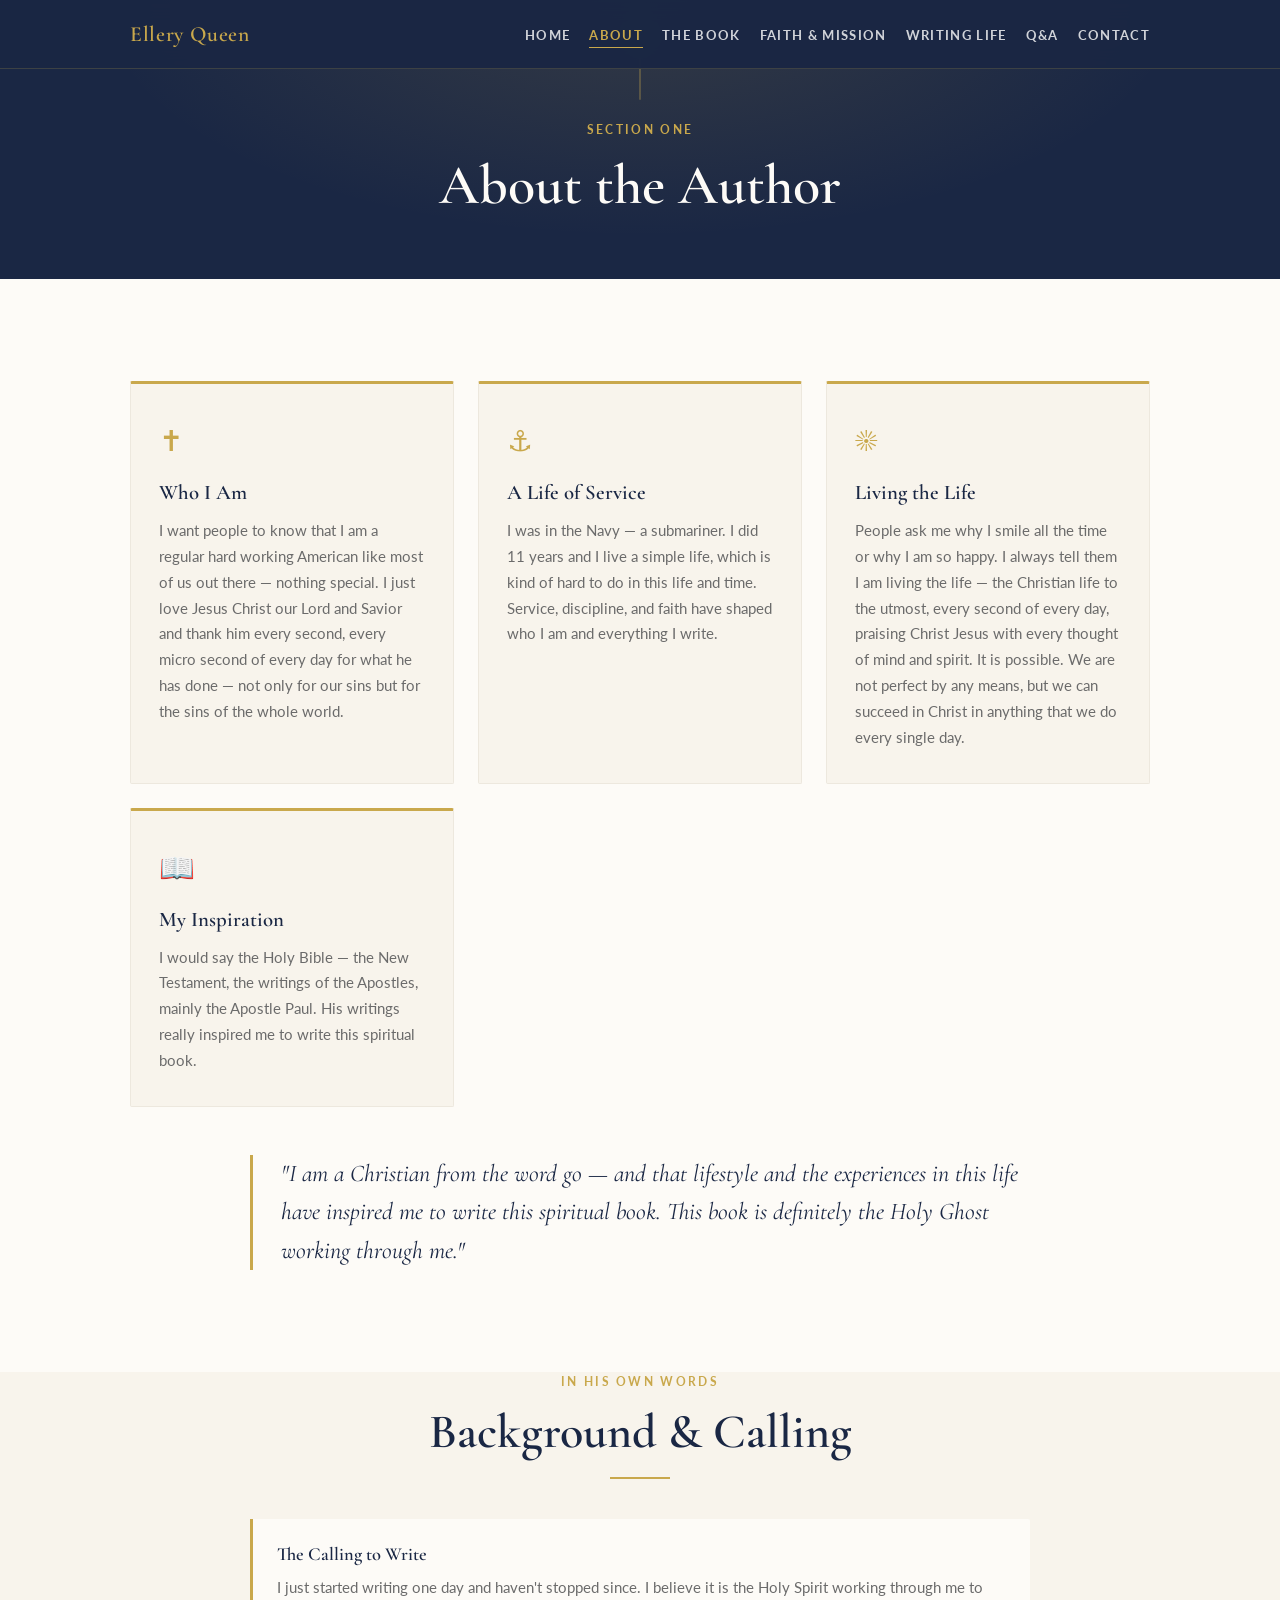
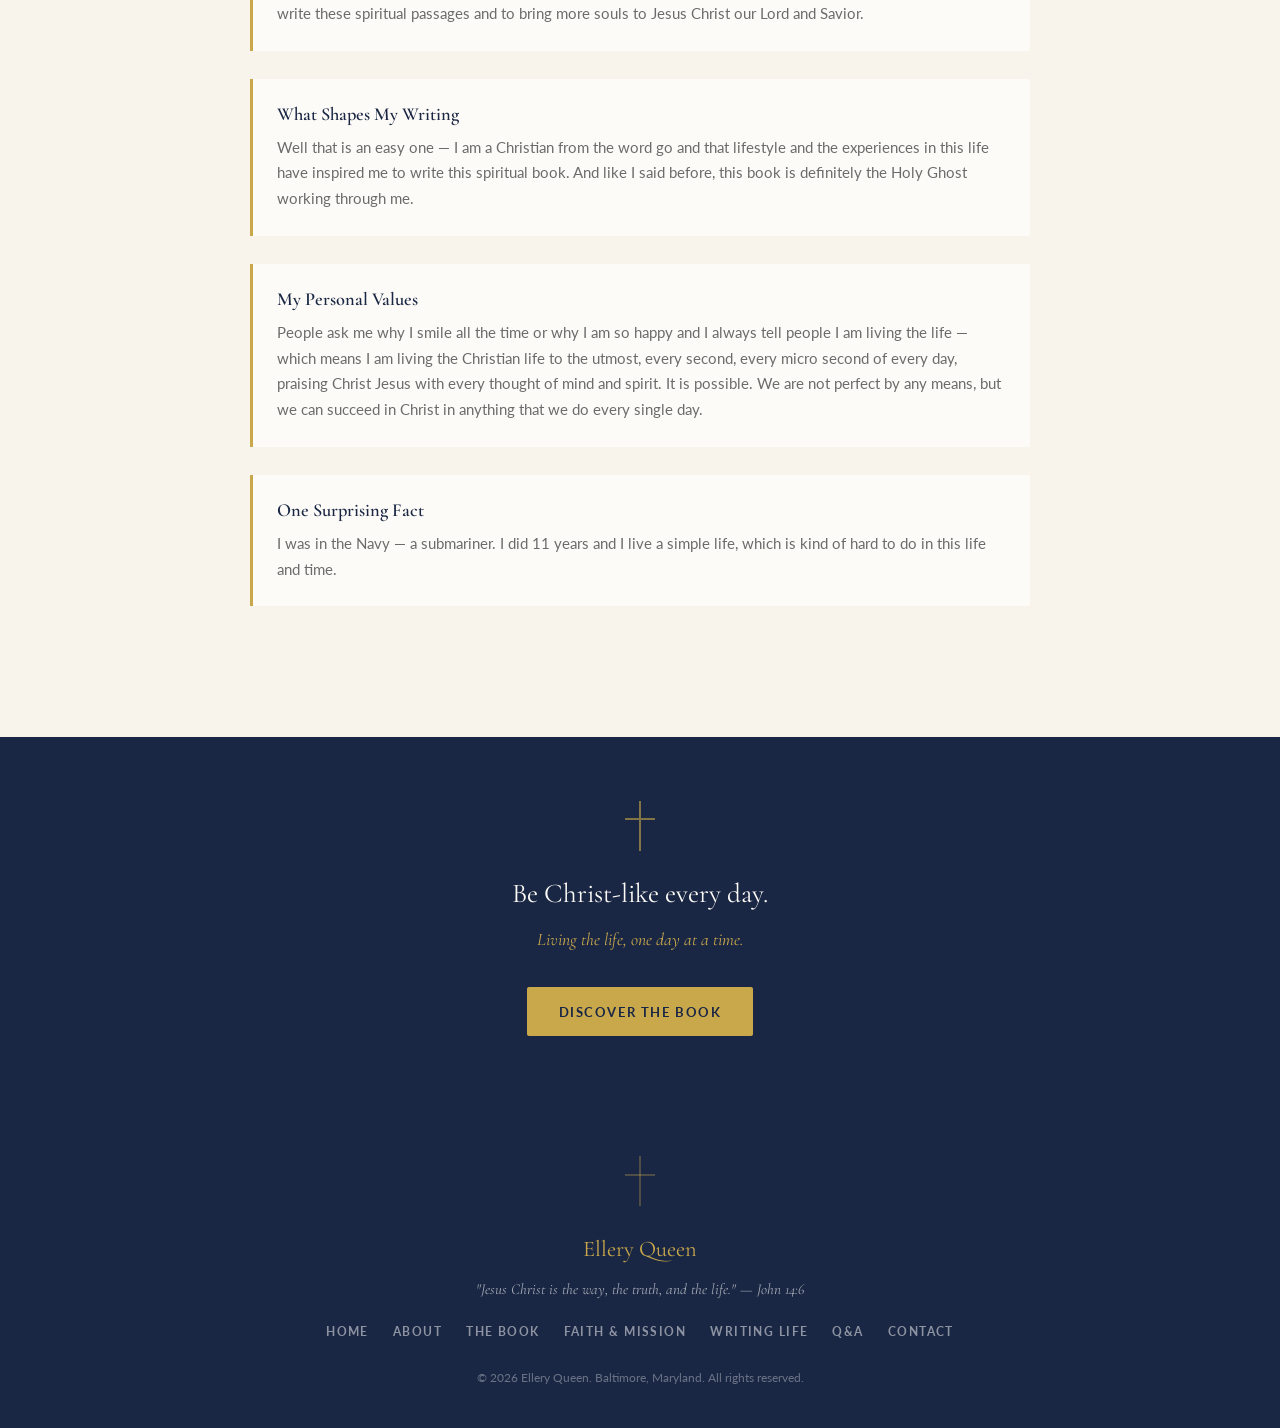
==== about.html @ 33cd12c9 "Add files via upload" ====
<!DOCTYPE html>
<html lang="en">
<head>
  <meta charset="UTF-8" />
  <meta name="viewport" content="width=device-width, initial-scale=1.0" />
  <title>About — Ellery Queen</title>
  <link rel="preconnect" href="https://fonts.googleapis.com" />
  <link rel="preconnect" href="https://fonts.gstatic.com" crossorigin />
  <link href="https://fonts.googleapis.com/css2?family=Cormorant+Garamond:ital,wght@0,300;0,400;0,600;0,700;1,300;1,400&family=Lato:wght@300;400;700&display=swap" rel="stylesheet" />
  <link rel="stylesheet" href="style.css" />
</head>
<body>

  <!-- ========== NAVIGATION ========== -->
  <header id="site-header">
    <nav class="nav-container">
      <a href="index.html" class="nav-logo">Ellery Queen</a>
      <button class="nav-toggle" id="nav-toggle" aria-label="Open menu">
        <span></span><span></span><span></span>
      </button>
      <ul class="nav-links" id="nav-links">
        <li><a href="index.html"   class="nav-link">Home</a></li>
        <li><a href="about.html"   class="nav-link">About</a></li>
        <li><a href="book.html"    class="nav-link">The Book</a></li>
        <li><a href="faith.html"   class="nav-link">Faith &amp; Mission</a></li>
        <li><a href="writing.html" class="nav-link">Writing Life</a></li>
        <li><a href="qa.html"      class="nav-link">Q&amp;A</a></li>
        <li><a href="contact.html" class="nav-link">Contact</a></li>
      </ul>
    </nav>
  </header>

  <!-- ========== PAGE HERO ========== -->
  <div class="page-hero">
    <div class="page-hero-cross" aria-hidden="true"></div>
    <div class="container">
      <p class="section-eyebrow">Section One</p>
      <h1>About the Author</h1>
    </div>
  </div>

  <!-- ========== ABOUT ========== -->
  <section class="section about-section" style="background:var(--white);">
    <div class="container">

      <div class="about-grid">
        <div class="about-card fade-in">
          <div class="card-icon">✝</div>
          <h3>Who I Am</h3>
          <p>I want people to know that I am a regular hard working American like most of us out there — nothing special. I just love Jesus Christ our Lord and Savior and thank him every second, every micro second of every day for what he has done — not only for our sins but for the sins of the whole world.</p>
        </div>

        <div class="about-card fade-in">
          <div class="card-icon">⚓</div>
          <h3>A Life of Service</h3>
          <p>I was in the Navy — a submariner. I did 11 years and I live a simple life, which is kind of hard to do in this life and time. Service, discipline, and faith have shaped who I am and everything I write.</p>
        </div>

        <div class="about-card fade-in">
          <div class="card-icon">☀</div>
          <h3>Living the Life</h3>
          <p>People ask me why I smile all the time or why I am so happy. I always tell them I am living the life — the Christian life to the utmost, every second of every day, praising Christ Jesus with every thought of mind and spirit. It is possible. We are not perfect by any means, but we can succeed in Christ in anything that we do every single day.</p>
        </div>

        <div class="about-card fade-in">
          <div class="card-icon">📖</div>
          <h3>My Inspiration</h3>
          <p>I would say the Holy Bible — the New Testament, the writings of the Apostles, mainly the Apostle Paul. His writings really inspired me to write this spiritual book.</p>
        </div>
      </div>

      <div class="about-extended fade-in" style="margin-top:3rem;">
        <blockquote class="pull-quote">
          "I am a Christian from the word go — and that lifestyle and the experiences in this life have inspired me to write this spiritual book. This book is definitely the Holy Ghost working through me."
        </blockquote>
      </div>

    </div>
  </section>

  <!-- ========== PERSONAL BACKGROUND ========== -->
  <section class="section" style="background:var(--ivory);padding-top:0;">
    <div class="container">
      <div class="section-header fade-in" style="margin-bottom:2.5rem;">
        <p class="section-eyebrow">In His Own Words</p>
        <h2 class="section-title">Background &amp; Calling</h2>
        <div class="section-divider"></div>
      </div>

      <div style="max-width:780px;margin:0 auto;">

        <div class="book-promise fade-in" style="margin-bottom:1.75rem;">
          <h4>The Calling to Write</h4>
          <p>I just started writing one day and haven't stopped since. I believe it is the Holy Spirit working through me to write these spiritual passages and to bring more souls to Jesus Christ our Lord and Savior.</p>
        </div>

        <div class="book-promise fade-in" style="margin-bottom:1.75rem;">
          <h4>What Shapes My Writing</h4>
          <p>Well that is an easy one — I am a Christian from the word go and that lifestyle and the experiences in this life have inspired me to write this spiritual book. And like I said before, this book is definitely the Holy Ghost working through me.</p>
        </div>

        <div class="book-promise fade-in" style="margin-bottom:1.75rem;">
          <h4>My Personal Values</h4>
          <p>People ask me why I smile all the time or why I am so happy and I always tell people I am living the life — which means I am living the Christian life to the utmost, every second, every micro second of every day, praising Christ Jesus with every thought of mind and spirit. It is possible. We are not perfect by any means, but we can succeed in Christ in anything that we do every single day.</p>
        </div>

        <div class="book-promise fade-in">
          <h4>One Surprising Fact</h4>
          <p>I was in the Navy — a submariner. I did 11 years and I live a simple life, which is kind of hard to do in this life and time.</p>
        </div>

      </div>
    </div>
  </section>

  <!-- ========== CTA ========== -->
  <section class="section faith-section" style="padding:4rem 0;">
    <div class="container" style="text-align:center;">
      <div class="fade-in">
        <div class="tagline-cross" aria-hidden="true" style="margin:0 auto 1.25rem;"></div>
        <p class="tagline-main">Be Christ-like every day.</p>
        <p class="tagline-sub" style="margin-bottom:2rem;">Living the life, one day at a time.</p>
        <a href="book.html" class="btn btn-primary">Discover the Book</a>
      </div>
    </div>
  </section>

  <!-- ========== FOOTER ========== -->
  <footer class="site-footer">
    <div class="container footer-inner">
      <div class="footer-cross" aria-hidden="true"></div>
      <p class="footer-name">Ellery Queen</p>
      <p class="footer-tagline">"Jesus Christ is the way, the truth, and the life." — John 14:6</p>
      <nav class="footer-nav" aria-label="Footer navigation">
        <a href="index.html">Home</a>
        <a href="about.html">About</a>
        <a href="book.html">The Book</a>
        <a href="faith.html">Faith &amp; Mission</a>
        <a href="writing.html">Writing Life</a>
        <a href="qa.html">Q&amp;A</a>
        <a href="contact.html">Contact</a>
      </nav>
      <p class="footer-copy">&copy; <span id="footer-year"></span> Ellery Queen. Baltimore, Maryland. All rights reserved.</p>
    </div>
  </footer>

  <script src="script.js"></script>
</body>
</html>
---- style.css ----
/* ============================================================
   ELLERY QUEEN — SPIRITUAL PASSAGES  |  Shared Stylesheet
   Palette: Deep navy #1A2744, Gold #C9A84C, Ivory #F8F4EC,
            Soft white #FDFBF7, Dark text #1C1C1E, Muted #6B6B6B
   ============================================================ */

*, *::before, *::after { box-sizing: border-box; margin: 0; padding: 0; }

:root {
  --navy:   #1A2744;
  --navy2:  #243256;
  --gold:   #C9A84C;
  --gold2:  #E4C76B;
  --ivory:  #F8F4EC;
  --white:  #FDFBF7;
  --dark:   #1C1C1E;
  --muted:  #6B6B6B;
  --light:  #EDE8DE;

  --serif:  'Cormorant Garamond', Georgia, serif;
  --sans:   'Lato', system-ui, sans-serif;

  --max-w: 1100px;
  --pad:   clamp(1.25rem, 4vw, 2.5rem);
  --section-gap: clamp(4rem, 8vw, 7rem);
}

html { scroll-behavior: smooth; font-size: 16px; }

body {
  font-family: var(--sans);
  background: var(--white);
  color: var(--dark);
  line-height: 1.7;
  overflow-x: hidden;
}

/* ── TYPOGRAPHY ── */
h1, h2, h3, h4 { font-family: var(--serif); font-weight: 600; line-height: 1.2; }

.section-eyebrow {
  font-family: var(--sans);
  font-size: 0.72rem;
  font-weight: 700;
  letter-spacing: 0.2em;
  text-transform: uppercase;
  color: var(--gold);
  margin-bottom: 0.75rem;
}

.section-title {
  font-family: var(--serif);
  font-size: clamp(2rem, 4vw, 3rem);
  color: var(--navy);
  margin-bottom: 1rem;
}

.section-divider {
  width: 60px;
  height: 2px;
  background: var(--gold);
  margin: 0 auto 2.5rem;
}

.section-header { text-align: center; }
.section-intro { color: var(--muted); font-size: 1.05rem; max-width: 580px; margin: 0 auto; }

/* ── LAYOUT ── */
.container {
  max-width: var(--max-w);
  margin: 0 auto;
  padding: 0 var(--pad);
}

.section {
  padding: var(--section-gap) 0;
}

/* ── NAVIGATION ── */
#site-header {
  position: fixed;
  top: 0; left: 0; right: 0;
  z-index: 900;
  background: rgba(26, 39, 68, 0.97);
  backdrop-filter: blur(10px);
  border-bottom: 1px solid rgba(201, 168, 76, 0.2);
  transition: box-shadow 0.3s;
}

#site-header.scrolled { box-shadow: 0 4px 30px rgba(0,0,0,0.3); }

.nav-container {
  max-width: var(--max-w);
  margin: 0 auto;
  padding: 0 var(--pad);
  display: flex;
  align-items: center;
  justify-content: space-between;
  height: 68px;
}

.nav-logo {
  font-family: var(--serif);
  font-size: 1.35rem;
  color: var(--gold);
  text-decoration: none;
  font-weight: 600;
  letter-spacing: 0.03em;
  flex-shrink: 0;
}

.nav-links {
  display: flex;
  list-style: none;
  gap: clamp(0.8rem, 1.5vw, 1.5rem);
  align-items: center;
}

.nav-link {
  font-family: var(--sans);
  font-size: 0.82rem;
  font-weight: 700;
  letter-spacing: 0.1em;
  text-transform: uppercase;
  color: rgba(255,255,255,0.8);
  text-decoration: none;
  padding: 0.25rem 0;
  border-bottom: 1px solid transparent;
  transition: color 0.2s, border-color 0.2s;
}

.nav-link:hover,
.nav-link.active { color: var(--gold); border-bottom-color: var(--gold); }

.nav-toggle {
  display: none;
  flex-direction: column;
  gap: 5px;
  background: none;
  border: none;
  cursor: pointer;
  padding: 4px;
}

.nav-toggle span {
  display: block;
  width: 24px;
  height: 2px;
  background: var(--gold);
  transition: transform 0.3s, opacity 0.3s;
}

.nav-toggle.open span:nth-child(1) { transform: translateY(7px) rotate(45deg); }
.nav-toggle.open span:nth-child(2) { opacity: 0; }
.nav-toggle.open span:nth-child(3) { transform: translateY(-7px) rotate(-45deg); }

/* ── INTRO SCREEN ── */
#intro-screen {
  position: fixed;
  inset: 0;
  z-index: 9999;
  background: var(--navy);
  display: flex;
  align-items: center;
  justify-content: center;
  flex-direction: column;
  transition: opacity 0.8s ease, visibility 0.8s ease;
}

#intro-screen.hidden { opacity: 0; visibility: hidden; pointer-events: none; }

.intro-cross {
  position: absolute;
  width: 4px;
  height: 120px;
  background: var(--gold);
  top: 50%;
  left: 50%;
  transform: translate(-50%, -120%) scaleY(0);
  transform-origin: bottom;
  animation: crossGrow 1.2s 0.3s ease forwards;
  border-radius: 2px;
}

.intro-cross::after {
  content: '';
  position: absolute;
  width: 70px;
  height: 4px;
  background: var(--gold);
  top: 35%;
  left: 50%;
  transform: translateX(-50%) scaleX(0);
  animation: crossH 0.6s 1.4s ease forwards;
  border-radius: 2px;
}

@keyframes crossGrow { to { transform: translate(-50%, -120%) scaleY(1); } }
@keyframes crossH    { to { transform: translateX(-50%) scaleX(1); } }

.intro-rays {
  position: absolute;
  inset: 0;
  background: radial-gradient(ellipse at center, rgba(201,168,76,0.12) 0%, transparent 65%);
  animation: raysPulse 3s 1.8s ease-in-out infinite alternate;
}

@keyframes raysPulse {
  from { opacity: 0.4; }
  to   { opacity: 1; }
}

.intro-content {
  position: relative;
  text-align: center;
  padding: 2rem;
  animation: introFadeUp 0.8s 1.8s ease both;
}

@keyframes introFadeUp {
  from { opacity: 0; transform: translateY(20px); }
  to   { opacity: 1; transform: translateY(0); }
}

.intro-eyebrow {
  font-family: var(--sans);
  font-size: 0.72rem;
  font-weight: 700;
  letter-spacing: 0.25em;
  text-transform: uppercase;
  color: var(--gold);
  margin-bottom: 1rem;
}

.intro-title {
  font-family: var(--serif);
  font-size: clamp(2.5rem, 6vw, 4rem);
  color: var(--white);
  margin-bottom: 1.25rem;
}

.intro-verse {
  font-family: var(--serif);
  font-style: italic;
  color: rgba(255,255,255,0.7);
  font-size: 1.1rem;
  margin-bottom: 2rem;
  line-height: 1.6;
}

.intro-verse span { display: block; font-size: 0.85rem; color: var(--gold); margin-top: 0.5rem; }

.intro-btn {
  background: var(--gold);
  color: var(--navy);
  border: none;
  padding: 0.9rem 2.5rem;
  font-family: var(--sans);
  font-size: 0.82rem;
  font-weight: 700;
  letter-spacing: 0.15em;
  text-transform: uppercase;
  cursor: pointer;
  border-radius: 2px;
  transition: background 0.2s, transform 0.2s;
}

.intro-btn:hover { background: var(--gold2); transform: translateY(-2px); }

/* ── PAGE HERO (inner pages) ── */
.page-hero {
  background: var(--navy);
  padding: 120px 0 60px;
  text-align: center;
  position: relative;
  overflow: hidden;
}

.page-hero::before {
  content: '';
  position: absolute;
  inset: 0;
  background: radial-gradient(ellipse at center top, rgba(201,168,76,0.15) 0%, transparent 60%);
  pointer-events: none;
}

.page-hero-cross {
  position: absolute;
  width: 2px;
  height: 80px;
  background: rgba(201,168,76,0.3);
  top: 20px;
  left: 50%;
  transform: translateX(-50%);
  border-radius: 1px;
}

.page-hero-cross::after {
  content: '';
  position: absolute;
  width: 48px;
  height: 2px;
  background: rgba(201,168,76,0.3);
  top: 30%;
  left: 50%;
  transform: translateX(-50%);
  border-radius: 1px;
}

.page-hero h1 {
  font-family: var(--serif);
  font-size: clamp(2.2rem, 5vw, 3.5rem);
  color: var(--white);
  position: relative;
}

.page-hero .section-eyebrow { position: relative; }

/* ── HOMEPAGE HERO ── */
.hero-section {
  background: var(--navy);
  padding: 140px 0 80px;
  text-align: center;
  position: relative;
  overflow: hidden;
  min-height: 100vh;
  display: flex;
  align-items: center;
}

.hero-bg-cross {
  position: absolute;
  width: 3px;
  height: 200px;
  background: rgba(201,168,76,0.15);
  top: 60px;
  left: 50%;
  transform: translateX(-50%);
  border-radius: 2px;
}

.hero-bg-cross::after {
  content: '';
  position: absolute;
  width: 120px;
  height: 3px;
  background: rgba(201,168,76,0.15);
  top: 35%;
  left: 50%;
  transform: translateX(-50%);
}

.hero-glow {
  position: absolute;
  inset: 0;
  background: radial-gradient(ellipse at center top, rgba(201,168,76,0.12) 0%, transparent 65%);
  pointer-events: none;
}

.hero-content { position: relative; width: 100%; }

.hero-heading {
  font-family: var(--serif);
  font-size: clamp(2.5rem, 6vw, 4.5rem);
  color: var(--white);
  margin-bottom: 1.5rem;
  line-height: 1.15;
}

.hero-tagline {
  font-family: var(--serif);
  font-style: italic;
  font-size: clamp(1rem, 2vw, 1.25rem);
  color: rgba(255,255,255,0.75);
  max-width: 700px;
  margin: 0 auto 2.5rem;
  line-height: 1.7;
}

.desktop-br { display: none; }
@media (min-width: 700px) { .desktop-br { display: inline; } }

.hero-cta { display: flex; gap: 1rem; justify-content: center; flex-wrap: wrap; }

/* ── BUTTONS ── */
.btn {
  display: inline-block;
  padding: 0.85rem 2rem;
  font-family: var(--sans);
  font-size: 0.82rem;
  font-weight: 700;
  letter-spacing: 0.12em;
  text-transform: uppercase;
  text-decoration: none;
  border-radius: 2px;
  cursor: pointer;
  border: none;
  transition: all 0.2s;
}

.btn-primary {
  background: var(--gold);
  color: var(--navy);
}

.btn-primary:hover { background: var(--gold2); transform: translateY(-2px); box-shadow: 0 6px 20px rgba(201,168,76,0.35); }

.btn-ghost {
  background: transparent;
  color: rgba(255,255,255,0.85);
  border: 1px solid rgba(255,255,255,0.3);
}

.btn-ghost:hover { border-color: var(--gold); color: var(--gold); }

.btn-navy {
  background: var(--navy);
  color: var(--white);
}

.btn-navy:hover { background: var(--navy2); transform: translateY(-2px); }

.btn-full { width: 100%; text-align: center; }

/* ── SCROLL HINT ── */
.scroll-hint {
  position: absolute;
  bottom: 2rem;
  left: 50%;
  transform: translateX(-50%);
}

.scroll-hint span {
  display: block;
  width: 1px;
  height: 50px;
  background: linear-gradient(to bottom, rgba(201,168,76,0.8), transparent);
  margin: 0 auto;
  animation: scrollLine 2s ease-in-out infinite;
}

@keyframes scrollLine {
  0%, 100% { transform: scaleY(1); opacity: 1; }
  50% { transform: scaleY(0.5); opacity: 0.4; }
}

/* ── ABOUT CARDS ── */
.about-grid {
  display: grid;
  grid-template-columns: repeat(auto-fit, minmax(240px, 1fr));
  gap: 1.5rem;
  margin-bottom: 3rem;
}

.about-card {
  background: var(--ivory);
  border: 1px solid var(--light);
  border-top: 3px solid var(--gold);
  padding: 2rem 1.75rem;
  border-radius: 2px;
  transition: transform 0.25s, box-shadow 0.25s;
}

.about-card:hover { transform: translateY(-4px); box-shadow: 0 12px 40px rgba(26,39,68,0.1); }

.card-icon {
  font-size: 1.8rem;
  margin-bottom: 1rem;
  color: var(--gold);
}

.about-card h3 {
  font-family: var(--serif);
  font-size: 1.3rem;
  color: var(--navy);
  margin-bottom: 0.75rem;
}

.about-card p { color: var(--muted); font-size: 0.95rem; }

.about-extended { text-align: center; }

.pull-quote {
  font-family: var(--serif);
  font-size: clamp(1.15rem, 2.5vw, 1.5rem);
  font-style: italic;
  color: var(--navy);
  max-width: 780px;
  margin: 0 auto;
  line-height: 1.6;
  border-left: 3px solid var(--gold);
  padding-left: 1.75rem;
  text-align: left;
}

/* ── BOOK SECTION ── */
.book-section { background: var(--ivory); }

.book-feature {
  display: grid;
  grid-template-columns: 280px 1fr;
  gap: 4rem;
  align-items: start;
  margin-bottom: 4rem;
}

.book-cover-wrapper {
  position: sticky;
  top: 90px;
  text-align: center;
}

.book-cover-img {
  width: 100%;
  max-width: 280px;
  border-radius: 4px;
  box-shadow: 0 20px 60px rgba(26,39,68,0.3);
}

.book-cover-art {
  width: 100%;
  max-width: 280px;
  aspect-ratio: 2/3;
  background: linear-gradient(135deg, var(--navy) 0%, var(--navy2) 100%);
  border-radius: 4px;
  box-shadow: 0 20px 60px rgba(26,39,68,0.3);
  display: flex;
  flex-direction: column;
  align-items: center;
  justify-content: flex-end;
  padding: 2rem 1.5rem;
  position: relative;
  overflow: hidden;
  margin: 0 auto;
}

.book-cover-cross {
  position: absolute;
  width: 3px;
  height: 100px;
  background: rgba(201,168,76,0.4);
  top: 20px;
  left: 50%;
  transform: translateX(-50%);
}

.book-cover-cross::after {
  content: '';
  position: absolute;
  width: 60px;
  height: 3px;
  background: rgba(201,168,76,0.4);
  top: 35%;
  left: 50%;
  transform: translateX(-50%);
}

.book-cover-author, .book-cover-subtitle {
  color: var(--gold);
  font-family: var(--serif);
  position: relative;
  text-align: center;
}

.book-cover-subtitle { font-size: 1.4rem; font-style: italic; margin-bottom: 0.5rem; }
.book-cover-author { font-size: 0.85rem; letter-spacing: 0.12em; opacity: 0.8; }

.buy-btn {
  display: inline-block;
  margin-top: 1.5rem;
  background: var(--gold);
  color: var(--navy);
  padding: 0.8rem 1.5rem;
  font-family: var(--sans);
  font-size: 0.78rem;
  font-weight: 700;
  letter-spacing: 0.12em;
  text-transform: uppercase;
  text-decoration: none;
  border-radius: 2px;
  transition: background 0.2s, transform 0.2s;
}

.buy-btn:hover { background: var(--gold2); transform: translateY(-2px); }

.book-subtitle {
  font-family: var(--serif);
  font-size: clamp(1.6rem, 3vw, 2.2rem);
  color: var(--navy);
  margin-bottom: 1.25rem;
}

.book-desc {
  color: var(--muted);
  margin-bottom: 2rem;
  font-size: 1rem;
}

.book-promise {
  margin-bottom: 1.75rem;
  padding: 1.5rem;
  background: var(--white);
  border-left: 3px solid var(--gold);
  border-radius: 0 2px 2px 0;
}

.book-promise h4 {
  font-family: var(--serif);
  font-size: 1.15rem;
  color: var(--navy);
  margin-bottom: 0.6rem;
}

.book-promise p { color: var(--muted); font-size: 0.95rem; }

.book-hope {
  background: var(--navy);
  padding: 1.75rem;
  border-radius: 2px;
}

.hope-text {
  font-family: var(--serif);
  font-style: italic;
  color: rgba(255,255,255,0.9);
  font-size: 1.1rem;
  line-height: 1.65;
}

.book-themes { margin-top: 1rem; }

.themes-heading {
  font-family: var(--serif);
  font-size: 1.6rem;
  color: var(--navy);
  text-align: center;
  margin-bottom: 2rem;
}

.themes-grid {
  display: grid;
  grid-template-columns: repeat(auto-fit, minmax(220px, 1fr));
  gap: 1.25rem;
}

.theme-item {
  display: flex;
  gap: 1rem;
  align-items: flex-start;
  background: var(--white);
  padding: 1.25rem;
  border-radius: 2px;
  border: 1px solid var(--light);
}

.theme-icon { font-size: 1.5rem; flex-shrink: 0; }
.theme-item p { color: var(--muted); font-size: 0.92rem; }

/* ── FAITH SECTION ── */
.faith-section { background: var(--navy); color: var(--white); }
.faith-section .section-title { color: var(--white); }

.faith-layout {
  display: grid;
  grid-template-columns: 1fr 1fr;
  gap: 3rem;
  margin-bottom: 4rem;
}

.faith-verse-block h3, .faith-lessons h3 {
  font-family: var(--serif);
  font-size: 1.5rem;
  color: var(--gold);
  margin-bottom: 1rem;
}

.faith-verse-block p, .faith-lessons p { color: rgba(255,255,255,0.8); margin-bottom: 1rem; }

.faith-cross-deco {
  width: 2px;
  height: 60px;
  background: rgba(201,168,76,0.4);
  margin-bottom: 1.5rem;
  position: relative;
}

.faith-cross-deco::after {
  content: '';
  position: absolute;
  width: 36px;
  height: 2px;
  background: rgba(201,168,76,0.4);
  top: 35%;
  left: 50%;
  transform: translateX(-50%);
}

.lesson-card {
  border: 1px solid rgba(201,168,76,0.25);
  padding: 1.75rem;
  border-radius: 2px;
}

.lesson-card p {
  font-family: var(--serif);
  font-style: italic;
  font-size: 1.1rem;
  color: rgba(255,255,255,0.9) !important;
  line-height: 1.7;
}

.tagline-banner {
  text-align: center;
  border-top: 1px solid rgba(201,168,76,0.2);
  padding-top: 3rem;
  position: relative;
}

.tagline-cross {
  width: 2px;
  height: 50px;
  background: var(--gold);
  margin: 0 auto 1.5rem;
  position: relative;
  opacity: 0.6;
}

.tagline-cross::after {
  content: '';
  position: absolute;
  width: 30px;
  height: 2px;
  background: var(--gold);
  top: 35%;
  left: 50%;
  transform: translateX(-50%);
}

.tagline-main {
  font-family: var(--serif);
  font-size: clamp(1.2rem, 2.5vw, 1.7rem);
  color: var(--white);
  margin-bottom: 0.5rem;
}

.tagline-sub {
  font-family: var(--serif);
  font-style: italic;
  color: var(--gold);
  font-size: 1.1rem;
}

/* ── WRITING SECTION ── */
.writing-section { background: var(--white); }

.writing-grid {
  display: grid;
  grid-template-columns: repeat(auto-fit, minmax(240px, 1fr));
  gap: 2rem;
}

.writing-block {
  padding: 2rem;
  border-top: 2px solid var(--gold);
  background: var(--ivory);
}

.writing-block h3 {
  font-family: var(--serif);
  font-size: 1.3rem;
  color: var(--navy);
  margin-bottom: 0.75rem;
}

.writing-block p { color: var(--muted); font-size: 0.95rem; }

/* ── Q&A SECTION ── */
.qa-section { background: var(--ivory); }

.qa-list { max-width: 820px; margin: 0 auto; }

.qa-item {
  border-bottom: 1px solid var(--light);
  overflow: hidden;
}

.qa-question {
  width: 100%;
  background: none;
  border: none;
  cursor: pointer;
  display: flex;
  align-items: center;
  justify-content: space-between;
  gap: 1rem;
  padding: 1.5rem 0;
  font-family: var(--serif);
  font-size: 1.1rem;
  color: var(--navy);
  text-align: left;
  transition: color 0.2s;
}

.qa-question:hover { color: var(--gold); }

.qa-toggle-icon {
  flex-shrink: 0;
  width: 28px;
  height: 28px;
  border: 1px solid var(--gold);
  border-radius: 50%;
  display: flex;
  align-items: center;
  justify-content: center;
  font-size: 1.1rem;
  color: var(--gold);
  transition: transform 0.3s;
}

.qa-question[aria-expanded="true"] .qa-toggle-icon { transform: rotate(45deg); }

.qa-answer {
  max-height: 0;
  overflow: hidden;
  transition: max-height 0.45s ease, padding 0.3s ease;
  padding: 0;
}

.qa-answer.open {
  max-height: 400px;
  padding-bottom: 1.5rem;
}

.qa-answer p {
  font-family: var(--serif);
  font-style: italic;
  font-size: 1.05rem;
  color: var(--muted);
  line-height: 1.75;
  border-left: 3px solid var(--gold);
  padding-left: 1.25rem;
}

/* ── CONTACT SECTION ── */
.contact-section { background: var(--white); }

.contact-layout {
  display: grid;
  grid-template-columns: 1fr 1.5fr;
  gap: 3.5rem;
  align-items: start;
}

.contact-info { display: flex; flex-direction: column; gap: 1.25rem; }

.contact-card {
  background: var(--ivory);
  border: 1px solid var(--light);
  border-top: 3px solid var(--gold);
  padding: 1.5rem 1.5rem 1.25rem;
  border-radius: 2px;
}

.contact-icon { font-size: 1.5rem; display: block; margin-bottom: 0.5rem; color: var(--gold); }
.contact-card h3 { font-family: var(--serif); font-size: 1.1rem; color: var(--navy); margin-bottom: 0.4rem; }
.contact-card a, .contact-card p { color: var(--muted); font-size: 0.92rem; text-decoration: none; }
.contact-card a:hover { color: var(--gold); }

.contact-message-box h3 {
  font-family: var(--serif);
  font-size: 1.6rem;
  color: var(--navy);
  margin-bottom: 1.5rem;
}

.contact-form { display: flex; flex-direction: column; gap: 1.25rem; }

.form-group { display: flex; flex-direction: column; gap: 0.4rem; }

.form-group label {
  font-family: var(--sans);
  font-size: 0.78rem;
  font-weight: 700;
  letter-spacing: 0.1em;
  text-transform: uppercase;
  color: var(--navy);
}

.form-group input,
.form-group textarea {
  background: var(--ivory);
  border: 1px solid var(--light);
  border-radius: 2px;
  padding: 0.85rem 1rem;
  font-family: var(--sans);
  font-size: 0.95rem;
  color: var(--dark);
  outline: none;
  transition: border-color 0.2s;
  resize: vertical;
}

.form-group input:focus,
.form-group textarea:focus { border-color: var(--gold); }

.form-note { font-size: 0.85rem; color: var(--muted); margin-top: 0.5rem; }
.form-note.success { color: #2e7d32; }
.form-note.error   { color: #c62828; }

/* ── FOOTER ── */
.site-footer {
  background: var(--navy);
  color: rgba(255,255,255,0.7);
  padding: 3.5rem 0 2.5rem;
  text-align: center;
}

.footer-inner { position: relative; }

.footer-cross {
  width: 2px;
  height: 50px;
  background: rgba(201,168,76,0.3);
  margin: 0 auto 1.5rem;
  position: relative;
}

.footer-cross::after {
  content: '';
  position: absolute;
  width: 30px;
  height: 2px;
  background: rgba(201,168,76,0.3);
  top: 35%;
  left: 50%;
  transform: translateX(-50%);
}

.footer-name {
  font-family: var(--serif);
  font-size: 1.4rem;
  color: var(--gold);
  margin-bottom: 0.5rem;
}

.footer-tagline {
  font-family: var(--serif);
  font-style: italic;
  font-size: 0.95rem;
  color: rgba(255,255,255,0.6);
  margin-bottom: 1.25rem;
}

.footer-nav {
  display: flex;
  gap: 1.5rem;
  justify-content: center;
  flex-wrap: wrap;
  margin-bottom: 1.5rem;
}

.footer-nav a {
  font-family: var(--sans);
  font-size: 0.75rem;
  font-weight: 700;
  letter-spacing: 0.12em;
  text-transform: uppercase;
  color: rgba(255,255,255,0.5);
  text-decoration: none;
  transition: color 0.2s;
}

.footer-nav a:hover { color: var(--gold); }

.footer-copy { font-size: 0.78rem; color: rgba(255,255,255,0.35); }

/* ── FADE-IN ANIMATION ── */
.fade-in {
  opacity: 0;
  transform: translateY(24px);
  transition: opacity 0.7s ease, transform 0.7s ease;
}

.fade-in.visible { opacity: 1; transform: translateY(0); }

/* ── RESPONSIVE ── */
@media (max-width: 900px) {
  .book-feature { grid-template-columns: 1fr; }
  .book-cover-wrapper { position: static; }
  .faith-layout { grid-template-columns: 1fr; gap: 2rem; }
  .contact-layout { grid-template-columns: 1fr; }
}

@media (max-width: 720px) {
  .nav-links {
    position: fixed;
    top: 68px;
    left: 0; right: 0;
    background: var(--navy);
    flex-direction: column;
    padding: 1.5rem var(--pad) 2rem;
    gap: 0;
    transform: translateY(-110%);
    transition: transform 0.35s ease;
    border-bottom: 1px solid rgba(201,168,76,0.15);
    z-index: 888;
  }

  .nav-links.open { transform: translateY(0); }

  .nav-links li { border-bottom: 1px solid rgba(255,255,255,0.06); }
  .nav-link { display: block; padding: 0.85rem 0; border-bottom: none; font-size: 0.9rem; }
  .nav-toggle { display: flex; }
}

@media (max-width: 480px) {
  .about-grid { grid-template-columns: 1fr; }
  .themes-grid { grid-template-columns: 1fr; }
  .writing-grid { grid-template-columns: 1fr; }
  .hero-cta { flex-direction: column; align-items: center; }
}
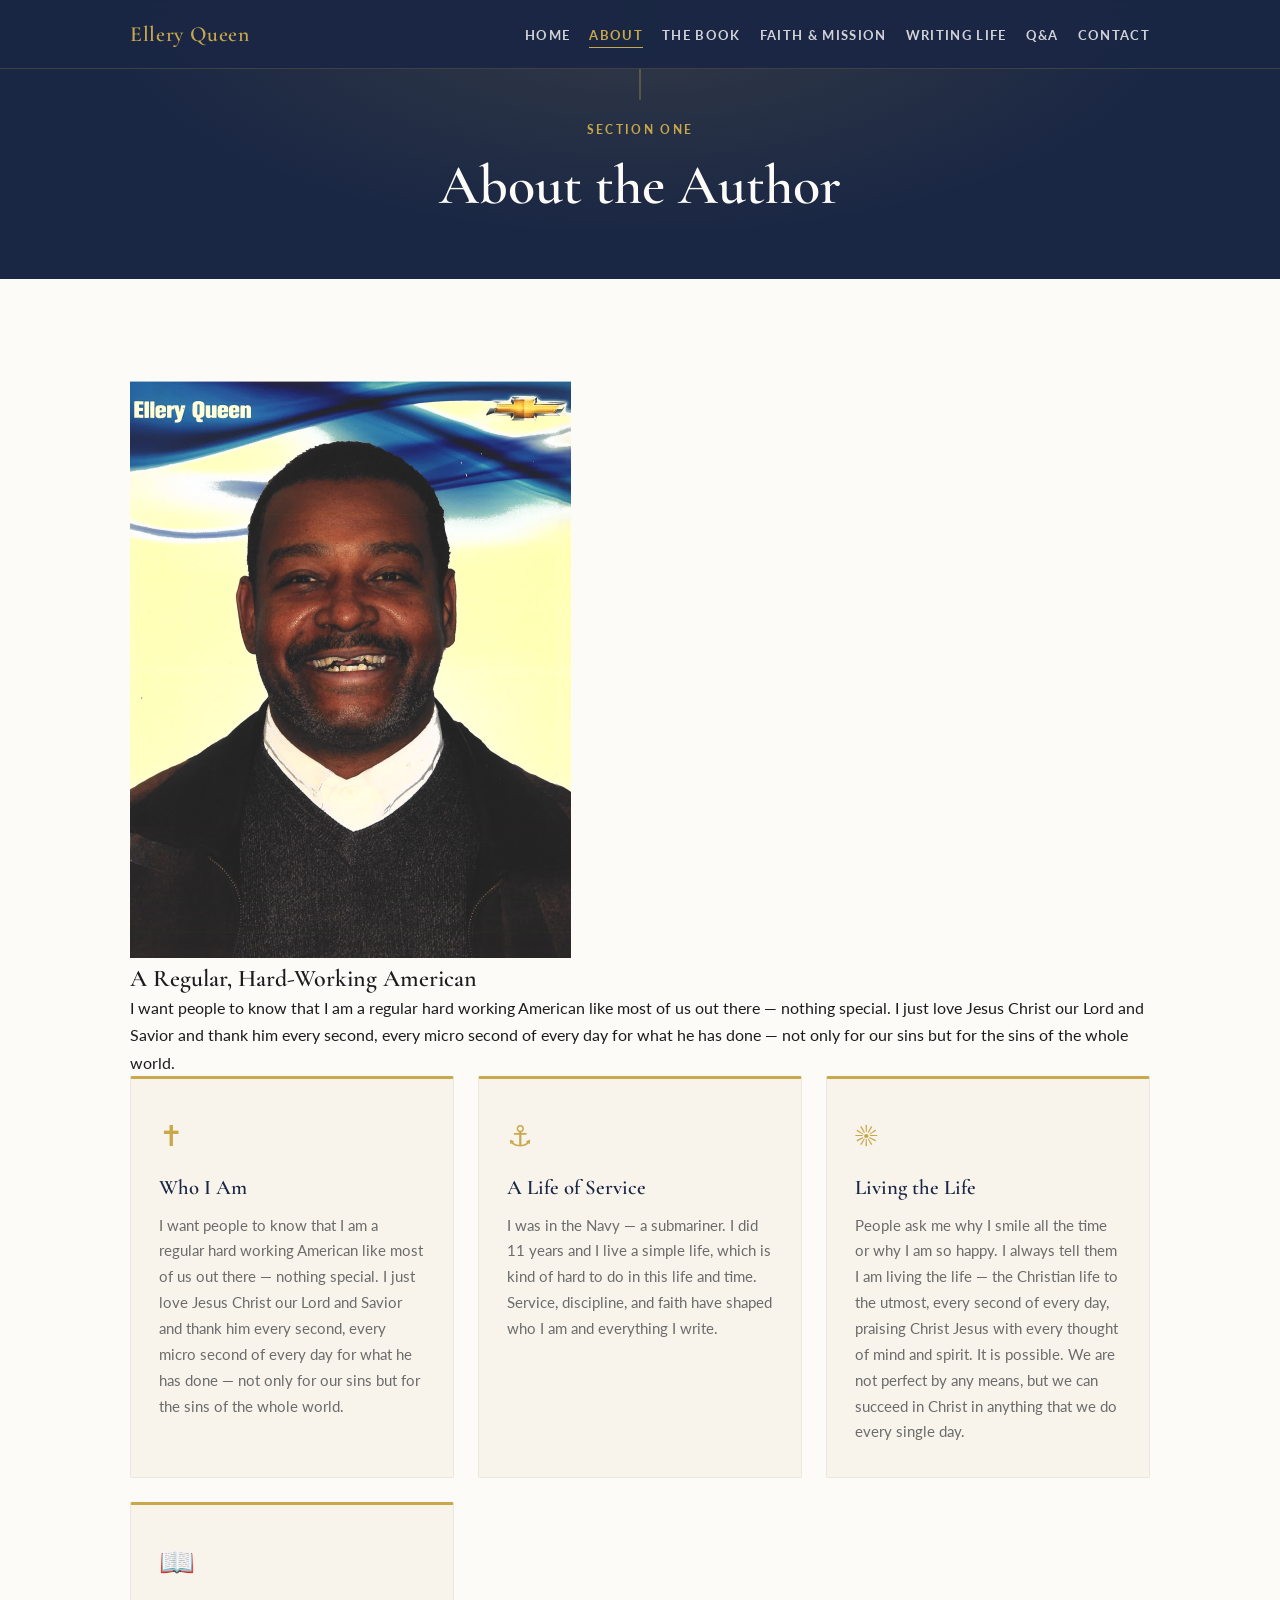
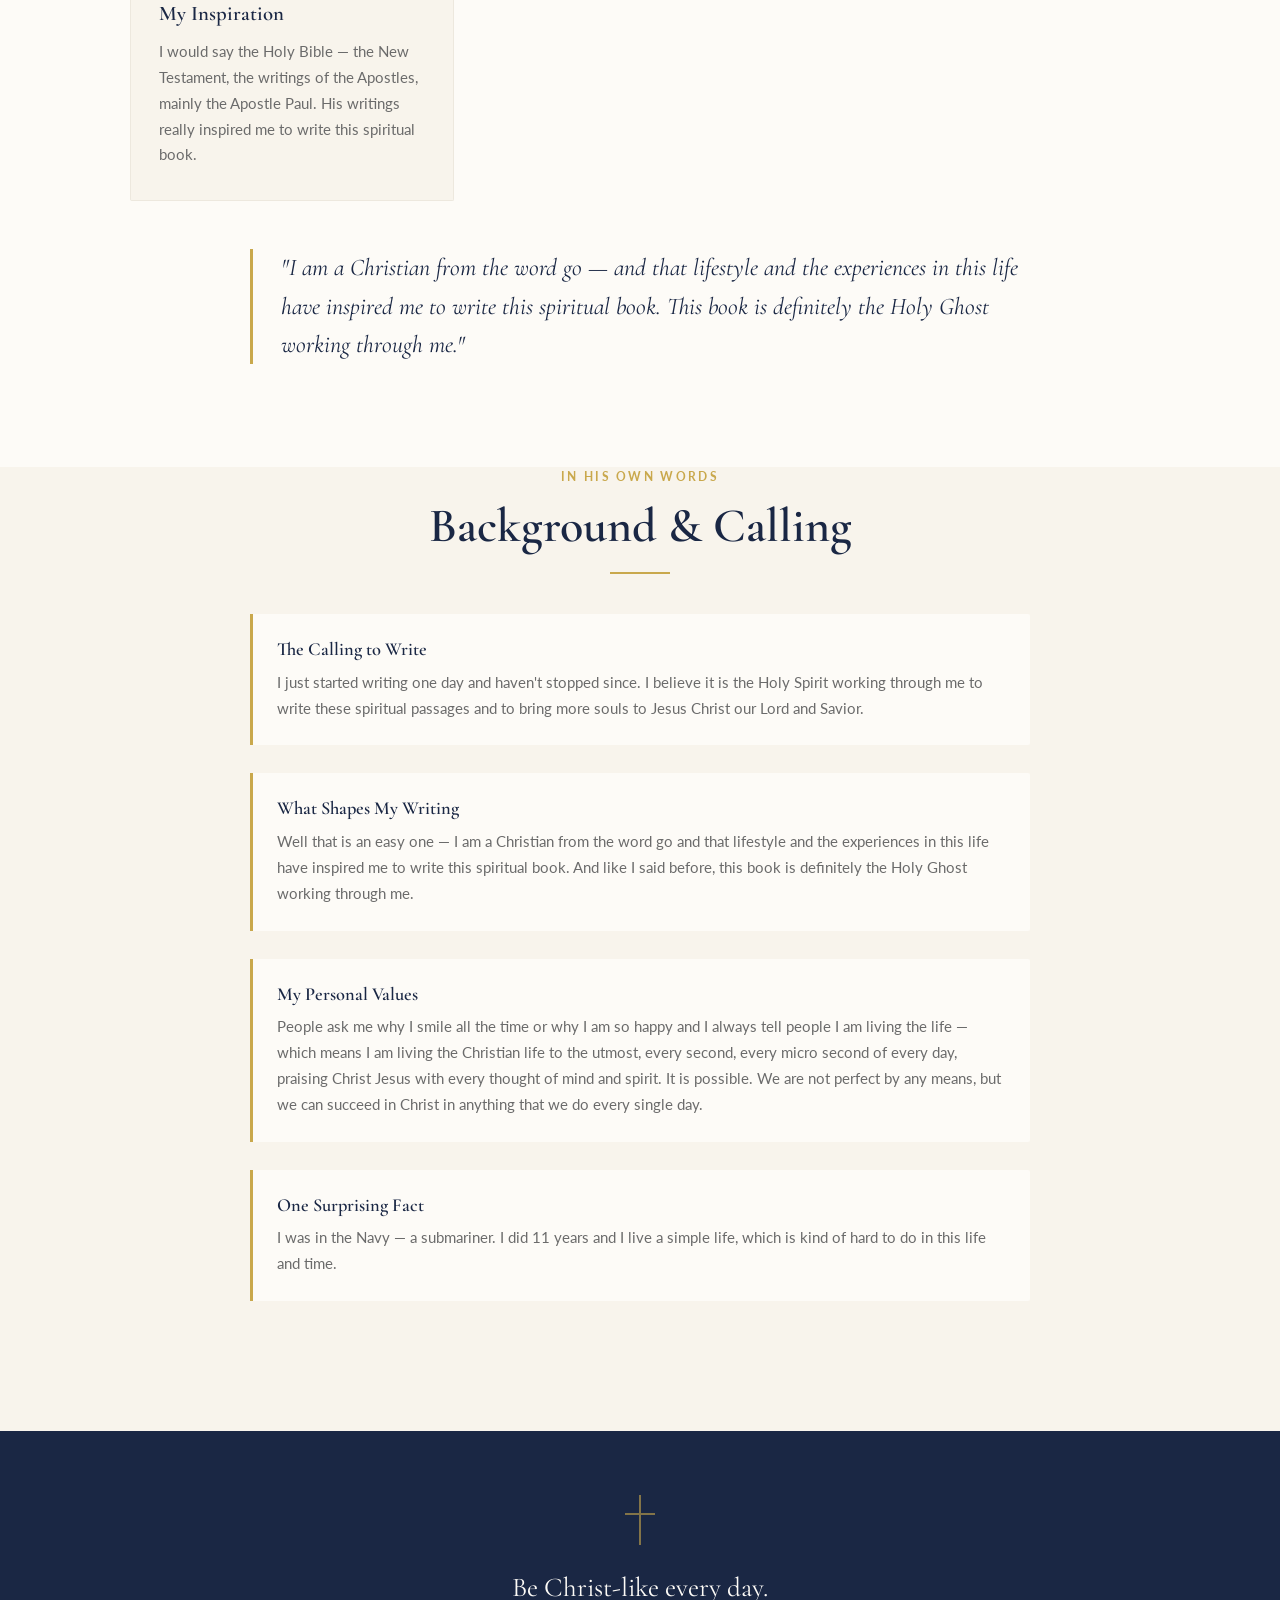
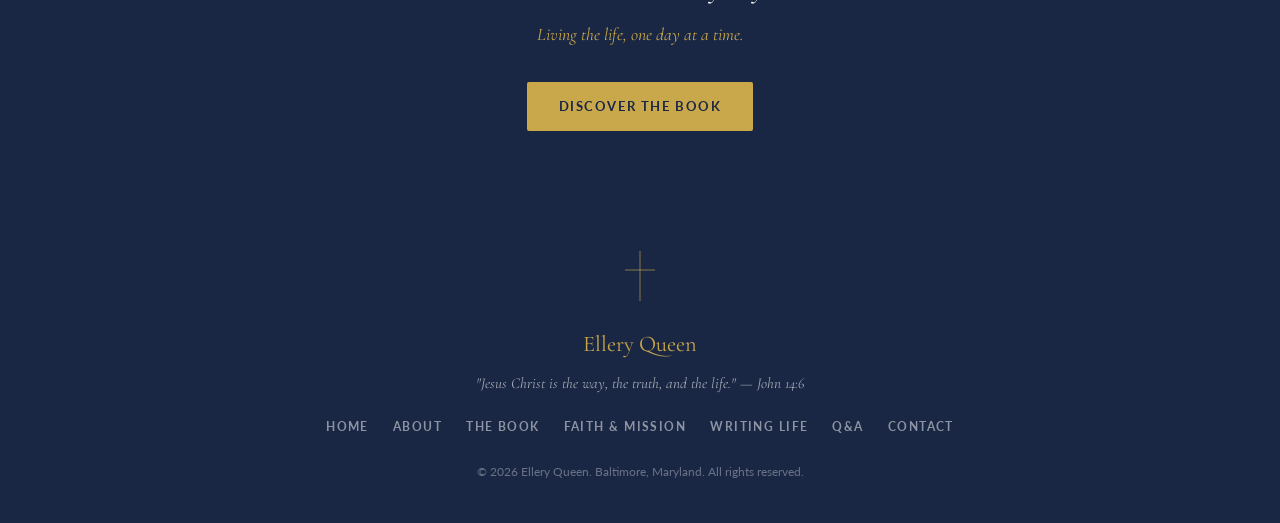
==== commit 1a463627: "Update about.html" ====
--- a/about.html
+++ b/about.html
@@ -42,6 +42,19 @@
   <!-- ========== ABOUT ========== -->
   <section class="section about-section" style="background:var(--white);">
     <div class="container">
+
+      <!-- Author Portrait + Intro -->
+      <div class="author-intro fade-in">
+        <div>
+          <div class="author-portrait-frame">
+            <img src="g2.png" alt="Ellery Queen, author" />
+          </div>
+        </div>
+        <div class="author-intro-text">
+          <h2>A Regular, Hard-Working American</h2>
+          <p>I want people to know that I am a regular hard working American like most of us out there — nothing special. I just love Jesus Christ our Lord and Savior and thank him every second, every micro second of every day for what he has done — not only for our sins but for the sins of the whole world.</p>
+        </div>
+      </div>
 
       <div class="about-grid">
         <div class="about-card fade-in">
@@ -146,4 +159,4 @@
 
   <script src="script.js"></script>
 </body>
-</html>+</html>
